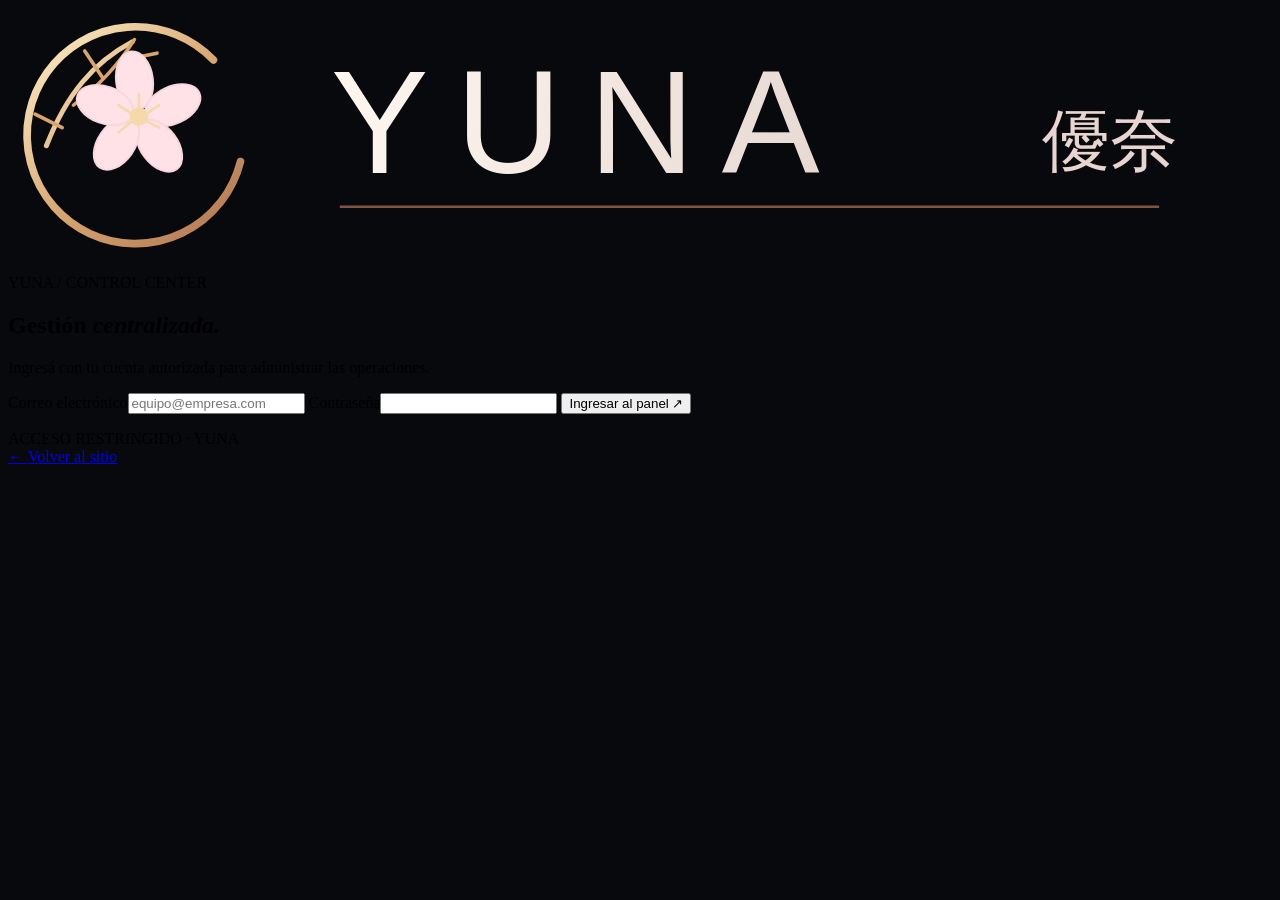
==== admin.html @ 1da2ebae "Build YUNA admin control center" ====
<!doctype html>
<html lang="es-AR">
<head>
  <meta charset="utf-8">
  <meta name="viewport" content="width=device-width, initial-scale=1">
  <meta name="robots" content="noindex,nofollow">
  <meta name="theme-color" content="#08090d">
  <title>YUNA · Panel de gestión</title>
  <link rel="icon" href="assets/yuna/yuna-icon.svg" type="image/svg+xml">
  <link rel="preconnect" href="https://fonts.googleapis.com">
  <link rel="preconnect" href="https://fonts.gstatic.com" crossorigin>
  <link href="https://fonts.googleapis.com/css2?family=DM+Mono:wght@400;500&family=DM+Sans:wght@400;500;600;700;800&family=Instrument+Serif:ital@0;1&display=swap" rel="stylesheet">
  <link rel="stylesheet" href="yuna.css">
  <link rel="stylesheet" href="admin.css">
  <script src="supabase-config.js"></script>
  <script type="module" src="admin.js"></script>
</head>
<body class="v5 admin-body">
  <main class="admin-shell">
    <section class="auth-screen" id="auth-screen">
      <a class="admin-brand" href="index.html"><img src="assets/yuna/yuna-logo.svg" alt="YUNA Technology Company"></a>
      <div class="auth-card">
        <span class="admin-eyebrow">YUNA / CONTROL CENTER</span>
        <h1>Gestión <em>centralizada.</em></h1>
        <p>Ingresá con tu cuenta autorizada para administrar las operaciones.</p>
        <form id="login-form" class="admin-form">
          <label>Correo electrónico<input type="email" name="email" autocomplete="username" required maxlength="254" placeholder="equipo@empresa.com"></label>
          <label>Contraseña<input type="password" name="password" autocomplete="current-password" required minlength="1"></label>
          <button class="admin-button primary" type="submit" id="login-button">Ingresar al panel <span>↗</span></button>
          <p class="form-feedback" id="login-feedback" role="status" aria-live="polite"></p>
        </form>
        <div class="auth-foot"><span class="pulse"></span> ACCESO RESTRINGIDO · YUNA</div>
      </div>
      <a class="back-home" href="index.html">← Volver al sitio</a>
    </section>

    <section class="dashboard-screen" id="dashboard-screen" hidden>
      <aside class="admin-sidebar">
        <a class="admin-brand" href="index.html"><img src="assets/yuna/yuna-logo.svg" alt="YUNA"></a>
        <div class="sidebar-label">WORKSPACE</div>
        <nav class="admin-nav" aria-label="Secciones del panel">
          <button class="nav-item active" data-view="overview"><span>◫</span> Resumen</button>
          <button class="nav-item" data-view="requests"><span>↗</span> Solicitudes <b id="nav-new-count">0</b></button>
          <button class="nav-item" data-view="clients"><span>◇</span> Clientes</button>
          <button class="nav-item" data-view="quotes"><span>▤</span> Cotizaciones</button>
          <button class="nav-item" data-view="projects"><span>⌘</span> Proyectos</button>
        </nav>
        <div class="sidebar-bottom">
          <div class="user-mini"><div class="user-avatar" id="user-avatar">Y</div><div><strong id="user-name">Equipo YUNA</strong><small id="user-role">STAFF</small></div></div>
          <button class="logout-button" id="logout-button">↪ Cerrar sesión</button>
          <a class="site-link" href="index.html">Abrir sitio público ↗</a>
        </div>
      </aside>

      <div class="admin-main">
        <header class="admin-topbar">
          <div><span class="admin-eyebrow">YUNA / OPERACIONES</span><h1 id="page-title">Resumen general</h1></div>
          <div class="topbar-right"><span class="live-status"><i></i> SISTEMA ACTIVO</span><button class="icon-button" id="refresh-button" title="Actualizar datos" aria-label="Actualizar datos">↻</button></div>
        </header>

        <div class="admin-content">
          <div class="notice" id="global-notice" role="status" aria-live="polite" hidden></div>

          <section class="view-panel active" id="view-overview">
            <div class="welcome-row"><div><span class="admin-eyebrow">VISTA EJECUTIVA</span><h2>El estado de tu operación, <em>en un solo lugar.</em></h2></div><span class="today-date" id="today-date"></span></div>
            <div class="metric-grid">
              <article class="metric-card"><span>Solicitudes nuevas</span><strong id="metric-new">—</strong><small><i class="metric-dot pink"></i> Requieren seguimiento</small><b class="metric-icon">↗</b></article>
              <article class="metric-card"><span>Clientes registrados</span><strong id="metric-clients">—</strong><small>Base de relaciones</small><b class="metric-icon">◇</b></article>
              <article class="metric-card"><span>Cotizaciones activas</span><strong id="metric-quotes">—</strong><small>Enviadas o en preparación</small><b class="metric-icon">▤</b></article>
              <article class="metric-card"><span>Proyectos en curso</span><strong id="metric-projects">—</strong><small>Planificación y ejecución</small><b class="metric-icon">⌘</b></article>
            </div>
            <div class="overview-grid">
              <section class="panel-card recent-panel"><div class="panel-heading"><div><span class="admin-eyebrow">ENTRADAS RECIENTES</span><h3>Últimas solicitudes</h3></div><button class="text-action" data-goto="requests">Ver todas ↗</button></div><div id="overview-requests" class="table-wrap"><div class="empty-state">Cargando solicitudes…</div></div></section>
              <section class="panel-card pipeline-panel"><div class="panel-heading"><div><span class="admin-eyebrow">ESTADO COMERCIAL</span><h3>Pipeline de solicitudes</h3></div></div><div id="pipeline-list" class="pipeline-list"></div></section>
            </div>
          </section>

          <section class="view-panel" id="view-requests">
            <div class="section-toolbar"><div><span class="admin-eyebrow">CAPTACIÓN / CRM</span><h2>Solicitudes recibidas</h2><p>Consultas enviadas desde el sitio y el cotizador de YUNA.</p></div><div class="toolbar-actions"><input class="search-input" id="request-search" type="search" placeholder="Buscar contacto…" aria-label="Buscar solicitudes"><select id="request-filter" aria-label="Filtrar solicitudes"><option value="all">Todos los estados</option><option value="new">Nuevas</option><option value="contacted">Contactadas</option><option value="qualified">Calificadas</option><option value="closed">Cerradas</option><option value="spam">Spam</option></select></div></div>
            <div class="panel-card table-card"><div id="requests-table" class="table-wrap"><div class="empty-state">Cargando…</div></div></div>
          </section>

          <section class="view-panel" id="view-clients">
            <div class="section-toolbar"><div><span class="admin-eyebrow">RELACIONES</span><h2>Clientes</h2><p>Empresas y contactos registrados en YUNA.</p></div><div class="toolbar-actions"><input class="search-input" id="client-search" type="search" placeholder="Buscar cliente…" aria-label="Buscar clientes"><button class="admin-button primary" id="new-client-button">＋ Nuevo cliente</button></div></div>
            <div class="panel-card table-card"><div id="clients-table" class="table-wrap"><div class="empty-state">Cargando…</div></div></div>
          </section>

          <section class="view-panel" id="view-quotes">
            <div class="section-toolbar"><div><span class="admin-eyebrow">PROPUESTAS COMERCIALES</span><h2>Cotizaciones</h2><p>Seguimiento de propuestas, importes y estados.</p></div><div class="toolbar-actions"><input class="search-input" id="quote-search" type="search" placeholder="Buscar cotización…" aria-label="Buscar cotizaciones"></div></div>
            <div class="panel-card table-card"><div id="quotes-table" class="table-wrap"><div class="empty-state">Cargando…</div></div></div>
          </section>

          <section class="view-panel" id="view-projects">
            <div class="section-toolbar"><div><span class="admin-eyebrow">ENTREGA / OPERACIONES</span><h2>Proyectos</h2><p>Organizá el trabajo y controlá cada etapa.</p></div><div class="toolbar-actions"><input class="search-input" id="project-search" type="search" placeholder="Buscar proyecto…" aria-label="Buscar proyectos"><button class="admin-button primary" id="new-project-button">＋ Nuevo proyecto</button></div></div>
            <div class="panel-card table-card"><div id="projects-table" class="table-wrap"><div class="empty-state">Cargando…</div></div></div>
          </section>
        </div>
        <footer class="admin-footer"><span>YUNA TECHNOLOGY COMPANY · CONTROL CENTER</span><span>SECURE WORKSPACE / 01</span></footer>
      </div>
    </section>
  </main>

  <dialog class="admin-dialog" id="client-dialog">
    <form id="client-form" class="dialog-form">
      <div class="dialog-head"><div><span class="admin-eyebrow">NUEVO REGISTRO</span><h2>Agregar cliente</h2></div><button type="button" class="dialog-close" data-close="client-dialog" aria-label="Cerrar">×</button></div>
      <label>Nombre legal / empresa *<input name="legal_name" required maxlength="180" placeholder="Nombre de la empresa"></label>
      <div class="form-two"><label>Persona de contacto<input name="contact_name" maxlength="160" placeholder="Nombre y apellido"></label><label>CUIT / identificación<input name="tax_id" maxlength="40" placeholder="Opcional"></label></div>
      <div class="form-two"><label>Correo electrónico<input name="email" type="email" maxlength="254" placeholder="contacto@empresa.com"></label><label>Teléfono<input name="phone" maxlength="40" placeholder="+54…"></label></div>
      <label>Sitio web<input name="website" type="url" maxlength="255" placeholder="https://"></label>
      <label>Notas<textarea name="notes" rows="3" maxlength="2000" placeholder="Información útil para el equipo…"></textarea></label>
      <p class="form-feedback" id="client-feedback" role="status"></p>
      <div class="dialog-actions"><button type="button" class="admin-button secondary" data-close="client-dialog">Cancelar</button><button type="submit" class="admin-button primary">Guardar cliente</button></div>
    </form>
  </dialog>

  <dialog class="admin-dialog" id="project-dialog">
    <form id="project-form" class="dialog-form">
      <div class="dialog-head"><div><span class="admin-eyebrow">NUEVO PROYECTO</span><h2>Crear proyecto</h2></div><button type="button" class="dialog-close" data-close="project-dialog" aria-label="Cerrar">×</button></div>
      <label>Nombre del proyecto *<input name="name" required maxlength="180" placeholder="Nombre interno del proyecto"></label>
      <label>Cliente *<select name="client_id" id="project-client" required><option value="">Seleccionar cliente…</option></select></label>
      <label>Descripción<textarea name="description" rows="3" maxlength="3000" placeholder="Objetivo y alcance inicial…"></textarea></label>
      <div class="form-two"><label>Inicio<input name="start_date" type="date"></label><label>Fecha objetivo<input name="target_date" type="date"></label></div>
      <p class="form-feedback" id="project-feedback" role="status"></p>
      <div class="dialog-actions"><button type="button" class="admin-button secondary" data-close="project-dialog">Cancelar</button><button type="submit" class="admin-button primary">Crear proyecto</button></div>
    </form>
  </dialog>
</body>
</html>
---- yuna.css ----
/* YUNA — Japanese-inspired technology identity */
:root{
 --kdx-navy:#08090d;--kdx-navy-2:#101117;--kdx-navy-3:#191a22;
 --kdx-blue:#d94b69;--kdx-blue-hover:#bd3655;--kdx-cyan:#f1a9b9;--kdx-gold:#d7b7a1;
 --kdx-white:#fffaf7;--kdx-ink:#f7f0ed;--kdx-muted:#c1b3b1;--kdx-dim:#8f8384;
 --kdx-line:rgba(239,190,199,.16);--kdx-line-strong:rgba(239,153,174,.38);
 --v5-bg:#08090d;--v5-panel:#15151b;--v5-blue:#d94b69;--v5-cyan:#f1a9b9;
}
body.v5,body.v5:before{background-color:#08090d}
body.v5:before{background-image:radial-gradient(ellipse 55% 38% at 78% 0%,rgba(190,45,76,.15),transparent 72%),radial-gradient(ellipse 38% 34% at 0% 58%,rgba(239,169,185,.07),transparent 75%),linear-gradient(180deg,#08090d 0%,#111016 52%,#08090d 100%)}
body.v5 .site-header{background:rgba(8,9,13,.88);border-bottom-color:rgba(239,190,199,.15)}
body.v5 .button-primary{background:linear-gradient(110deg,#a92d4a,#e45c79);border-color:rgba(255,190,205,.28);box-shadow:0 9px 32px rgba(190,45,76,.2)}
body.v5 .button-primary:hover{background:linear-gradient(110deg,#c13c5b,#f17b95)}
body.v5 .button-secondary{border-color:rgba(239,190,199,.24);background:rgba(255,255,255,.025)}
body.v5 .eyebrow,body.v5 .v4-kicker{color:#e6a6b5}
body.v5 .v4-hero{background:radial-gradient(ellipse 48% 56% at 76% 45%,rgba(164,35,67,.2),transparent 72%),radial-gradient(ellipse 30% 45% at 55% 100%,rgba(239,169,185,.07),transparent 70%),linear-gradient(135deg,#08090d 0%,#19131a 56%,#08090d 100%)}
body.v5 .v4-hero-grid{opacity:.2;background-image:linear-gradient(rgba(238,183,194,.08) 1px,transparent 1px),linear-gradient(90deg,rgba(238,183,194,.08) 1px,transparent 1px)}
body.v5 .v4-hero h1 em,body.v5 .v4-intro em,body.v5 .v4-cta h2 em,body.v5 .subpage-hero h1 em,body.v5 .quote-heading h1 em{color:#f0a9bb;text-shadow:0 0 34px rgba(220,90,125,.2)}
body.v5 .v4-visual{border-color:rgba(239,169,185,.24);background:linear-gradient(145deg,rgba(36,23,31,.88),rgba(11,10,15,.94));box-shadow:0 35px 110px rgba(0,0,0,.48),0 0 70px rgba(190,45,76,.1)}
body.v5 .v4-console,body.v5 .v4-float{border-color:rgba(239,169,185,.25);background:linear-gradient(145deg,#21151c,#100e14)}
body.v5 .v4-console-top{background:#281923}
body.v5 .v4-intro{background:linear-gradient(90deg,rgba(29,17,24,.94),rgba(17,14,20,.8));border-color:var(--v5-line)}
body.v5 .v4-solution-card,body.v5 .v4-approach-grid article,body.v5 .v4-stack,body.v5 .technology-detail-grid article,body.v5 .detail-row{background:linear-gradient(145deg,rgba(31,22,29,.82),rgba(13,12,17,.92));border-color:var(--v5-line)}
body.v5 .v4-solution-card:hover,body.v5 .v4-approach-grid article:hover{border-color:rgba(239,153,174,.48)}
body.v5 .v4-card-symbol{color:#f0a9bb;border-color:rgba(239,153,174,.3);background:linear-gradient(145deg,rgba(190,45,76,.16),rgba(239,169,185,.08))}
body.v5 .v4-stack-tags span,body.v5 .tech-tags span{border-color:rgba(239,190,199,.2);background:rgba(40,24,33,.55);color:#e8d6d7}
body.v5 .v4-cta{background:radial-gradient(ellipse 55% 100% at 85% 50%,rgba(164,35,67,.2),transparent 72%),linear-gradient(110deg,#160e15,#21131c);border-color:var(--v5-line)}
body.v5 .site-footer{background:#060609;border-top-color:var(--v5-line)}
body.v5 .subpage-hero{background:radial-gradient(ellipse 55% 75% at 78% 28%,rgba(164,35,67,.2),transparent 72%),linear-gradient(135deg,#09090e,#1d141b 58%,#08090d)}
body.v5 .subpage-hero:after{border-color:rgba(239,169,185,.14);box-shadow:0 0 0 55px rgba(239,169,185,.02),0 0 0 110px rgba(239,169,185,.012)}
body.v5 .quote-config,body.v5 .quote-summary{border-color:rgba(239,190,199,.2)}
/* Sakura: quiet ornamental signature, never competing with content */
body.v5 .v4-hero{overflow:hidden}
body.v5 .v4-hero:after{content:"";position:absolute;z-index:0;pointer-events:none;right:-65px;top:5%;width:360px;height:470px;opacity:.18;background-repeat:no-repeat;background-size:contain;background-image:url("data:image/svg+xml,%3Csvg xmlns='http://www.w3.org/2000/svg' viewBox='0 0 360 470'%3E%3Cg fill='none' stroke='%23e8a0b2' stroke-width='2' opacity='.9'%3E%3Cpath d='M355 5C280 80 300 150 220 210S105 315 15 460'/%3E%3Cpath d='M302 82q-65-20-95-70M268 134q-65-10-96-53M209 205q-66-3-100-53M143 280q-57 8-91-35M91 354q-49 17-75-12'/%3E%3C/g%3E%3Cg fill='%23e8a0b2' opacity='.9'%3E%3Cpath d='M207 6q-12-19-2-6 17-18 13 4 21-6 7 8 12 18-10 12-10 24-12-4-21 8-14-13-25-5-3-16 10-13 1-21 14-8z'/%3E%3Cpath d='M169 74q-12-19-2-6 17-18 13 4 21-6 7 8 12 18-10 12-10 24-12-4-21 8-14-13-25-5-3-16 10-13 1-21 14-8z'/%3E%3Cpath d='M105 190q-12-19-2-6 17-18 13 4 21-6 7 8 12 18-10 12-10 24-12-4-21 8-14-13-25-5-3-16 10-13 1-21 14-8z'/%3E%3Cpath d='M54 304q-12-19-2-6 17-18 13 4 21-6 7 8 12 18-10 12-10 24-12-4-21 8-14-13-25-5-3-16 10-13 1-21 14-8z'/%3E%3C/g%3E%3C/svg%3E")}
body.v5 .v4-hero-inner,body.v5 .v4-hero-bottom{position:relative;z-index:1}
body.v5 .v4-proof i,body.v5 .identity-visual-bottom i{background:#efa9b9;box-shadow:0 0 12px #d94b69}
@media(max-width:760px){body.v5 .v4-hero:after{right:-160px;opacity:.11}}
/* YUNA brand banner — footer and compact screens */
body.v5 .footer-brand .footer-brand-banner{display:block;width:min(260px,100%);height:auto;max-width:100%;object-fit:contain;}


/* YUNA brand artwork — header and cinematic hero */
body.v5 .site-header .brand.yuna-brand{display:flex;align-items:center;width:190px;max-width:34vw;height:auto;flex:0 0 auto}
body.v5 .site-header .brand.yuna-brand img{display:block;width:100%;height:auto;max-height:64px;object-fit:contain}
body.v5 .yuna-hero-visual{min-height:0;height:auto;aspect-ratio:1.42;display:flex;align-items:center;justify-content:center;padding:0;overflow:visible;transform:none}
body.v5 .yuna-hero-visual .identity-visual-glow{inset:10% -5%;background:radial-gradient(ellipse,rgba(196,93,119,.24),rgba(210,169,126,.09) 43%,transparent 72%);filter:blur(20px)}
body.v5 .yuna-hero-frame{position:relative;width:100%;display:flex;flex-direction:column;align-items:center;gap:14px;padding:16px 0}
body.v5 .yuna-hero-index,body.v5 .yuna-hero-caption{display:flex;align-items:center;justify-content:center;gap:10px;color:#c8a8a4;font:9px/1.5 "DM Mono",monospace;letter-spacing:.19em;text-align:center}
body.v5 .yuna-hero-index i,body.v5 .yuna-hero-caption i{display:inline-block;width:3px;height:3px;border-radius:50%;background:#e8a2b4;box-shadow:0 0 10px rgba(232,162,180,.8)}
body.v5 .yuna-hero-art{display:block;width:100%;height:auto;max-width:760px;object-fit:contain;mix-blend-mode:screen;filter:drop-shadow(0 24px 45px rgba(0,0,0,.48)) drop-shadow(0 0 28px rgba(198,74,105,.14))}
@media(max-width:760px){
 body.v5 .site-header .brand.yuna-brand{width:158px;max-width:42vw}
 body.v5 .site-header .brand.yuna-brand img{max-height:54px}
 body.v5 .yuna-hero-visual{width:100%;max-width:590px;min-height:0;aspect-ratio:auto;margin:2px auto 0}
 body.v5 .yuna-hero-frame{gap:8px;padding:8px 0}
 body.v5 .yuna-hero-index,body.v5 .yuna-hero-caption{font-size:7px;letter-spacing:.12em;gap:6px}
}
@media(max-width:420px){
 body.v5 .site-header .brand.yuna-brand{width:140px}
 body.v5 .yuna-hero-caption{font-size:6px}
}

/* Header uses the standalone institutional mark, never the cinematic hero banner */
body.v5 .site-header .brand.yuna-brand{width:184px;max-width:34vw;height:48px}
body.v5 .site-header .brand.yuna-brand img{width:100%;height:100%;max-height:none;object-fit:contain}
@media(max-width:760px){body.v5 .site-header .brand.yuna-brand{width:158px;height:43px;max-width:42vw}body.v5 .site-header .brand.yuna-brand img{max-height:none}}
@media(max-width:420px){body.v5 .site-header .brand.yuna-brand{width:142px;height:39px}}

/* KODEXA V5 — unified YUNA identity across public pages */
:root{--yuna-ink:#08090d;--yuna-surface:#14131a;--yuna-surface-raised:#1c1820;--yuna-sakura:#df7892;--yuna-sakura-bright:#f0a9bb;--yuna-gold:#d7b17e;--yuna-ivory:#fff8f2;--yuna-muted:#b9a9a8;--yuna-line:rgba(231,169,185,.18)}
body.v5 .site-header .brand img{object-fit:contain}body.v5 .site-header .brand:not(.yuna-brand){display:flex;align-items:center;width:184px;height:48px}body.v5 .site-header .brand:not(.yuna-brand) img{width:100%;height:100%;object-fit:contain}
body.v5 .subpage-hero,body.v5 .lead-intro{background:radial-gradient(ellipse 55% 75% at 80% 20%,rgba(190,65,98,.18),transparent 72%),linear-gradient(135deg,#08090d,#1b131a 58%,#08090d)}
body.v5 .lead-intro:after{border-color:rgba(239,169,185,.14);box-shadow:0 0 0 55px rgba(239,169,185,.02),0 0 0 110px rgba(239,169,185,.012)}body.v5 .lead-intro h1 em,body.v5 .lead-context h2 em{color:var(--yuna-sakura-bright)}
body.v5 .lead-form{border-color:var(--yuna-line);background:linear-gradient(145deg,rgba(31,22,29,.96),rgba(10,10,15,.98))}body.v5 .lead-form-head span:last-child{color:var(--yuna-sakura-bright)}
body.v5 .lead-field input,body.v5 .lead-field select,body.v5 .lead-field textarea{border-color:rgba(239,190,199,.2);background:#100e14;color:var(--yuna-ivory)}body.v5 .lead-field input:focus,body.v5 .lead-field select:focus,body.v5 .lead-field textarea:focus{border-color:var(--yuna-sakura);outline-color:rgba(239,153,174,.16);box-shadow:0 0 0 3px rgba(217,75,105,.09)}body.v5 .lead-consent input{accent-color:var(--yuna-sakura)}
body.v5.quote-pro .quote-pro-hero{background:radial-gradient(ellipse 50% 90% at 85% 15%,rgba(190,65,98,.2),transparent 70%),linear-gradient(135deg,#08090d,#1b131a 58%,#08090d);border-color:var(--yuna-line)}
body.v5.quote-pro .quote-stepper button.is-current{color:#ffeaf0;background:linear-gradient(180deg,rgba(217,75,105,.18),transparent);box-shadow:inset 0 -2px var(--yuna-sakura)}body.v5.quote-pro .quote-stepper button.is-done,body.v5.quote-pro .stage-index{color:var(--yuna-sakura-bright)}
body.v5.quote-pro .solution-card{border-color:rgba(239,190,199,.16);background:linear-gradient(145deg,rgba(31,22,29,.78),rgba(10,10,15,.92))}body.v5.quote-pro .solution-card:hover,body.v5.quote-pro .solution-card.is-selected{border-color:rgba(239,153,174,.6);background:linear-gradient(145deg,rgba(75,32,47,.42),rgba(13,12,17,.96));box-shadow:inset 0 0 0 1px rgba(239,153,174,.1),0 0 25px rgba(190,45,76,.08)}
body.v5.quote-pro .solution-card-top i,body.v5.quote-pro .solution-card>strong{color:var(--yuna-sakura-bright)}body.v5.quote-pro .choice-card:has(input:checked),body.v5.quote-pro .module-option:has(input:checked){border-color:rgba(239,153,174,.55);background:rgba(190,45,76,.1)}body.v5.quote-pro .choice-card input,body.v5.quote-pro .module-option input{accent-color:var(--yuna-sakura)}
body.v5.quote-pro .quote-client-form input,body.v5.quote-pro .quote-client-form textarea{border-color:rgba(239,190,199,.2);background:#100e14;color:var(--yuna-ivory)}body.v5.quote-pro .quote-client-form input:focus,body.v5.quote-pro .quote-client-form textarea:focus{border-color:var(--yuna-sakura);box-shadow:0 0 0 3px rgba(217,75,105,.1)}body.v5.quote-pro .quote-client-form input::placeholder,body.v5.quote-pro .quote-client-form textarea::placeholder{color:#85757b}
body.v5.quote-pro .summary-live,body.v5.quote-pro .summary-recurring b,body.v5.quote-pro .transparency-grid b{color:var(--yuna-sakura-bright)}body.v5.quote-pro .summary-ops{border-color:rgba(215,177,126,.24);background:rgba(215,177,126,.045)}body.v5.quote-pro .transparency-grid article{border-color:var(--yuna-line);background:linear-gradient(145deg,rgba(31,22,29,.8),rgba(13,12,17,.92))}
body.v5 .detail-row img{filter:saturate(.68) sepia(.08) hue-rotate(290deg);border-radius:10px}
.yuna-reference-section{position:relative;overflow:hidden;background:radial-gradient(ellipse 60% 55% at 50% 0%,rgba(190,45,76,.09),transparent 75%)}.yuna-reference-grid{display:grid;grid-template-columns:repeat(2,minmax(0,1fr));gap:18px;margin-top:38px}
.yuna-reference-card{display:grid;grid-template-columns:minmax(150px,.78fr) minmax(0,1.22fr);min-height:220px;overflow:hidden;border:1px solid var(--yuna-line);border-radius:13px;background:linear-gradient(145deg,rgba(31,22,29,.84),rgba(12,11,16,.96));box-shadow:0 22px 60px rgba(0,0,0,.18);transition:transform .25s,border-color .25s}.yuna-reference-card:hover{transform:translateY(-4px);border-color:rgba(239,153,174,.42)}
.yuna-reference-visual{position:relative;display:flex;flex-direction:column;justify-content:space-between;align-items:center;min-height:220px;padding:16px 12px;background:radial-gradient(circle at 50% 45%,rgba(217,75,105,.18),transparent 68%),linear-gradient(145deg,#21151d,#0d0c12);border-right:1px solid var(--yuna-line)}
.reference-code,.reference-status{align-self:stretch;color:#c8a8a4;font:8px "DM Mono",monospace;letter-spacing:.15em}.reference-status{text-align:center;color:#e4a6b5}
.reference-radar{position:relative;width:116px;height:116px;border:1px solid rgba(231,169,185,.35);border-radius:50%;background:repeating-radial-gradient(circle,transparent 0 17px,rgba(231,169,185,.14) 18px 19px)}.reference-radar:before,.reference-radar:after{content:"";position:absolute;inset:50% 0 auto;height:1px;background:rgba(231,169,185,.2)}.reference-radar:after{transform:rotate(90deg)}.reference-radar i{position:absolute;width:7px;height:7px;border-radius:50%;background:#f0a9bb;box-shadow:0 0 12px #df7892}.reference-radar i:nth-child(1){top:24%;left:65%}.reference-radar i:nth-child(2){top:65%;left:28%}.reference-radar i:nth-child(3){top:48%;left:78%}.reference-radar b{position:absolute;inset:50% auto auto 50%;width:5px;height:5px;border-radius:50%;background:#d7b17e}
.reference-tenants{display:grid;grid-template-columns:repeat(2,46px);gap:8px;position:relative}.reference-tenants i{display:grid;place-items:center;width:46px;height:38px;border:1px solid rgba(231,169,185,.4);border-radius:6px;background:rgba(217,75,105,.1);color:#f0c0cb;font:10px "DM Mono",monospace;font-style:normal}.reference-tenants b{position:absolute;top:29px;left:29px;display:grid;place-items:center;width:48px;height:38px;border:1px solid #d7b17e;border-radius:6px;background:#171018;color:#f1d6ae;font:9px "DM Mono",monospace}
.reference-panels{display:grid;gap:9px;width:104px}.reference-panels i{height:22px;border:1px solid rgba(231,169,185,.38);border-radius:5px;background:linear-gradient(90deg,rgba(217,75,105,.3) 0 28%,rgba(255,255,255,.04) 28%)}.reference-panels i:nth-child(2){width:82%;margin-left:auto}.reference-panels i:nth-child(3){width:65%;margin-left:auto}
.reference-credential{display:grid;grid-template-columns:30px 72px;gap:9px 10px;align-items:center;padding:15px;border:1px solid rgba(215,177,126,.55);border-radius:9px;background:linear-gradient(145deg,rgba(215,177,126,.12),rgba(217,75,105,.08))}.reference-credential b{grid-row:span 3;display:grid;place-items:center;width:30px;height:30px;border-radius:50%;background:rgba(217,75,105,.22);color:#f0a9bb;font-size:18px}.reference-credential i{height:4px;border-radius:4px;background:rgba(255,248,242,.3)}.reference-credential i:nth-of-type(1){width:72px}.reference-credential i:nth-of-type(2){width:54px}.reference-credential i:nth-of-type(3){width:64px}
.yuna-reference-copy{display:flex;flex-direction:column;align-items:flex-start;justify-content:center;padding:22px}.yuna-reference-copy .eyebrow{font-size:8px;letter-spacing:.13em}.yuna-reference-copy h3{margin:10px 0 8px;color:var(--yuna-ivory);font-size:clamp(16px,1.5vw,20px);line-height:1.18;letter-spacing:-.03em}.yuna-reference-copy p{color:#b9a9a8;font-size:12px;line-height:1.65}.yuna-reference-copy small{margin-top:14px;color:#e2b0bc;font:9px/1.5 "DM Mono",monospace}.yuna-reference-disclaimer{max-width:900px;margin:24px 0 0;color:#a09396;font-size:10px;line-height:1.7}
@media(max-width:900px){.yuna-reference-grid{grid-template-columns:1fr}.yuna-reference-card{grid-template-columns:minmax(140px,.55fr) minmax(0,1.45fr)}}
@media(max-width:560px){.yuna-reference-grid{gap:12px;margin-top:26px}.yuna-reference-card{grid-template-columns:112px minmax(0,1fr);min-height:190px}.yuna-reference-visual{min-height:190px;padding:12px 8px}.reference-radar{width:88px;height:88px}.reference-tenants{transform:scale(.82)}.reference-panels{width:82px}.reference-credential{transform:scale(.84)}.yuna-reference-copy{padding:15px 13px}.yuna-reference-copy h3{font-size:15px}.yuna-reference-copy p{font-size:11px}.yuna-reference-copy small{font-size:8px}}
@media(prefers-reduced-motion:reduce){.yuna-reference-card{transition:none}.yuna-reference-card:hover{transform:none}}
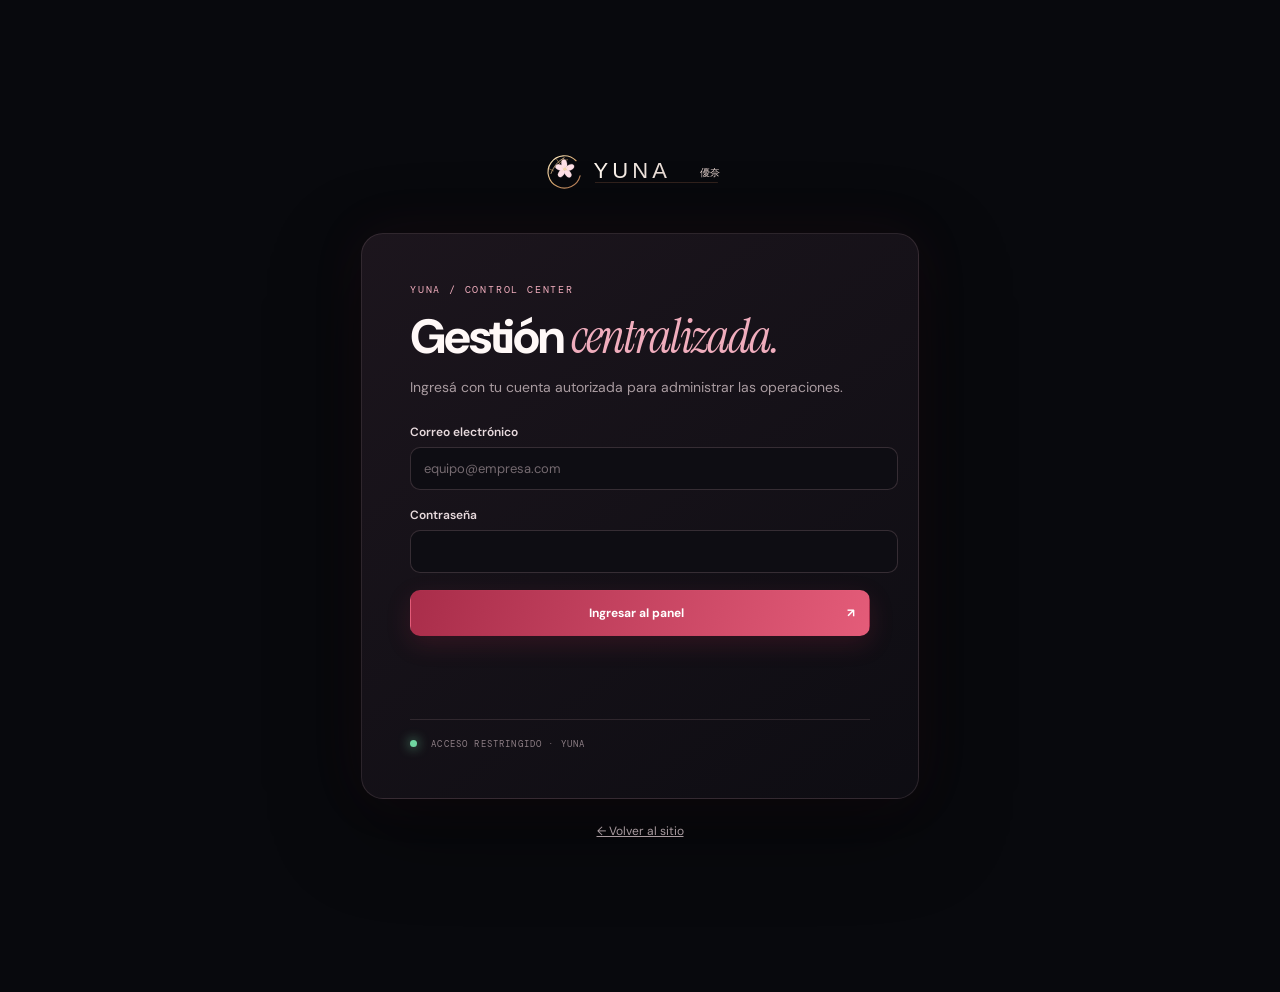
==== commit 0ef00719: "Load YUNA quote, task and finance modules" ====
--- a/admin.html
+++ b/admin.html
@@ -14,6 +14,8 @@
   <link rel="stylesheet" href="admin.css">
   <script src="supabase-config.js"></script>
   <script type="module" src="admin.js"></script>
+  <link rel="stylesheet" href="admin-operations.css">
+  <script type="module" src="admin-operations.js"></script>
 </head>
 <body class="v5 admin-body">
   <main class="admin-shell">
--- a/admin.css
+++ b/admin.css
@@ -0,0 +1,21 @@
+:root{--adm-bg:#09090e;--adm-panel:#14131a;--adm-panel-2:#191720;--adm-line:rgba(239,190,199,.13);--adm-pink:#e36b87;--adm-soft:#f0adbd;--adm-muted:#a99ba0;--adm-white:#fff8f7}
+.admin-body{background:var(--adm-bg);color:var(--adm-white);min-height:100vh;font-family:"DM Sans",sans-serif}
+.admin-body:before{background:radial-gradient(ellipse 45% 35% at 85% 0%,rgba(190,45,76,.12),transparent 72%),linear-gradient(180deg,#09090e,#100d13 55%,#09090e)}
+.admin-shell{min-height:100vh}.auth-screen{min-height:100vh;display:flex;flex-direction:column;align-items:center;justify-content:center;padding:38px 22px;position:relative}.admin-brand{display:block;width:190px;margin:0 auto 36px}.admin-brand img{width:100%;height:auto;object-fit:contain}
+.auth-card{width:min(100%,460px);padding:clamp(28px,5vw,48px);border:1px solid var(--adm-line);border-radius:22px;background:linear-gradient(145deg,rgba(29,22,30,.97),rgba(14,13,19,.98));box-shadow:0 28px 90px rgba(0,0,0,.42),0 0 55px rgba(190,45,76,.08)}
+.admin-eyebrow{display:block;font:10px/1.5 "DM Mono",monospace;letter-spacing:.18em;color:var(--adm-soft);text-transform:uppercase}.auth-card h1{font-size:clamp(34px,7vw,48px);line-height:1.06;letter-spacing:-.045em;margin:15px 0}.auth-card h1 em,.welcome-row h2 em{font-family:"Instrument Serif",serif;font-weight:400;color:var(--adm-soft)}.auth-card>p{color:var(--adm-muted);font-size:14px;margin-bottom:28px}
+.admin-form,.dialog-form{display:grid;gap:17px}.admin-form label,.dialog-form label{display:grid;gap:7px;color:#e8dadd;font-size:12px;font-weight:600}.admin-form input,.dialog-form input,.dialog-form select,.dialog-form textarea,.toolbar-actions input,.toolbar-actions select{width:100%;border:1px solid rgba(239,190,199,.18);border-radius:10px;background:#0e0d13;color:#fff7f5;padding:12px 13px;outline:none;font:13px "DM Sans",sans-serif}.admin-form input:focus,.dialog-form input:focus,.dialog-form select:focus,.dialog-form textarea:focus,.toolbar-actions input:focus,.toolbar-actions select:focus{border-color:var(--adm-pink);box-shadow:0 0 0 3px rgba(227,107,135,.1)}.admin-form input::placeholder,.dialog-form input::placeholder,.dialog-form textarea::placeholder,.toolbar-actions input::placeholder{color:#756a70}
+.admin-button{border:1px solid transparent;border-radius:10px;padding:11px 16px;font:700 12px "DM Sans",sans-serif;cursor:pointer;transition:.2s;white-space:nowrap}.admin-button.primary{background:linear-gradient(110deg,#a92d4a,#e45c79);color:#fff;box-shadow:0 8px 24px rgba(190,45,76,.18)}.admin-button.primary:hover{filter:brightness(1.12);transform:translateY(-1px)}.admin-button.secondary{background:#211a22;border-color:var(--adm-line);color:#f2dfe2}.admin-button:disabled{opacity:.55;cursor:wait;transform:none}.admin-form .admin-button{width:100%;padding:14px}.admin-form .admin-button span{float:right}.form-feedback{font-size:12px;min-height:16px;color:var(--adm-soft)}.form-feedback.error{color:#ff9b9b}.form-feedback.success{color:#9de0bb}.auth-foot{margin-top:26px;padding-top:18px;border-top:1px solid var(--adm-line);font:9px "DM Mono",monospace;letter-spacing:.13em;color:#8d7e85}.pulse,.live-status i{display:inline-block;width:7px;height:7px;border-radius:50%;background:#70d6a1;box-shadow:0 0 12px #70d6a1;margin-right:8px}.back-home{margin-top:24px;color:#a99ba0;font-size:12px}.back-home:hover,.site-link:hover{color:#fff}
+.dashboard-screen{min-height:100vh;display:grid;grid-template-columns:248px minmax(0,1fr)}.admin-sidebar{height:100vh;position:sticky;top:0;display:flex;flex-direction:column;padding:28px 18px 20px;border-right:1px solid var(--adm-line);background:rgba(12,11,16,.94)}.admin-sidebar .admin-brand{width:158px;margin:0 0 48px 5px}.sidebar-label{font:9px "DM Mono",monospace;letter-spacing:.18em;color:#786c73;padding:0 12px 14px}.admin-nav{display:grid;gap:6px}.nav-item{border:1px solid transparent;border-radius:10px;padding:12px;color:#b5a7ac;background:transparent;text-align:left;font:600 12px "DM Sans",sans-serif;cursor:pointer;display:flex;align-items:center;gap:12px}.nav-item>span{font-size:17px;color:#d18b9d;width:20px;text-align:center}.nav-item b{margin-left:auto;background:rgba(227,107,135,.16);color:#f2a5b6;border-radius:20px;padding:2px 7px;font:10px "DM Mono",monospace}.nav-item:hover,.nav-item.active{background:linear-gradient(100deg,rgba(190,45,76,.18),rgba(239,169,185,.04));border-color:rgba(239,169,185,.17);color:#fff}.sidebar-bottom{margin-top:auto}.user-mini{display:flex;align-items:center;gap:10px;padding:15px 8px;border-top:1px solid var(--adm-line);border-bottom:1px solid var(--adm-line)}.user-avatar{width:34px;height:34px;border-radius:50%;display:grid;place-items:center;background:linear-gradient(145deg,#a92d4a,#e5a0b1);color:white;font-weight:800}.user-mini strong,.user-mini small{display:block}.user-mini strong{font-size:11px}.user-mini small{font:9px "DM Mono",monospace;color:var(--adm-soft);margin-top:3px}.logout-button,.site-link{display:block;width:100%;padding:12px 8px;border:0;background:none;color:#a99ba0;text-align:left;font-size:11px;cursor:pointer}.site-link{border-top:1px solid var(--adm-line);color:#d6a0ad}
+.admin-main{min-width:0;display:flex;flex-direction:column}.admin-topbar{min-height:104px;padding:22px clamp(22px,4vw,54px);border-bottom:1px solid var(--adm-line);display:flex;justify-content:space-between;align-items:center;background:rgba(13,12,17,.62)}.admin-topbar h1{font-size:21px;letter-spacing:-.03em;margin-top:4px}.topbar-right{display:flex;align-items:center;gap:17px}.live-status{font:9px "DM Mono",monospace;letter-spacing:.12em;color:#a99ba0}.live-status i{width:6px;height:6px}.icon-button{width:37px;height:37px;border:1px solid var(--adm-line);border-radius:10px;background:#19151d;color:#f0adbd;font-size:22px;cursor:pointer}.admin-content{width:min(100%,1500px);padding:clamp(22px,4vw,54px);margin:0 auto;flex:1}.welcome-row{display:flex;justify-content:space-between;align-items:end;gap:20px;margin-bottom:25px}.welcome-row h2{font-size:clamp(22px,3vw,31px);letter-spacing:-.04em;margin-top:8px}.today-date{font:10px "DM Mono",monospace;color:#998b91}
+.metric-grid{display:grid;grid-template-columns:repeat(4,minmax(0,1fr));gap:14px}.metric-card{position:relative;overflow:hidden;padding:21px;border:1px solid var(--adm-line);border-radius:15px;background:linear-gradient(145deg,rgba(31,23,31,.86),rgba(16,14,20,.96));min-height:145px}.metric-card>span{font-size:11px;color:#c2b1b6}.metric-card strong{display:block;font:500 34px "DM Mono",monospace;margin:13px 0 6px;letter-spacing:-.05em}.metric-card small{font-size:10px;color:#8f8389}.metric-dot{display:inline-block;width:6px;height:6px;border-radius:50%;margin-right:5px;background:#e36b87}.metric-icon{position:absolute;right:18px;top:14px;font-size:22px;color:rgba(239,169,185,.35);font-weight:400}
+.overview-grid{display:grid;grid-template-columns:minmax(0,1.65fr) minmax(250px,.85fr);gap:15px;margin-top:18px}.panel-card{border:1px solid var(--adm-line);border-radius:15px;background:rgba(20,18,25,.88);overflow:hidden}.panel-heading{display:flex;align-items:center;justify-content:space-between;padding:21px 22px;border-bottom:1px solid var(--adm-line)}.panel-heading h3{font-size:15px;margin-top:5px}.text-action{border:0;background:none;color:#e9a0b2;font-size:11px;cursor:pointer}.pipeline-list{padding:20px 22px;display:grid;gap:18px}.pipeline-row{display:grid;gap:7px}.pipeline-meta{display:flex;justify-content:space-between;font-size:11px;color:#c7b8bd}.pipeline-meta strong{font:11px "DM Mono",monospace;color:#f0c4cd}.pipeline-track{height:6px;border-radius:9px;background:#29232b;overflow:hidden}.pipeline-fill{height:100%;border-radius:9px;background:linear-gradient(90deg,#a92d4a,#efa9b9)}
+.section-toolbar{display:flex;justify-content:space-between;align-items:end;gap:20px;margin-bottom:22px}.section-toolbar h2{font-size:clamp(24px,3vw,32px);letter-spacing:-.04em;margin:7px 0 5px}.section-toolbar p{font-size:12px;color:#a99ba0}.toolbar-actions{display:flex;gap:9px;align-items:center}.toolbar-actions input,.toolbar-actions select{min-width:170px;width:auto;padding:10px 12px;font-size:11px}.toolbar-actions select{color:#d9cbd0}.table-card{padding:0}.table-wrap{overflow-x:auto;min-height:120px}.admin-table{width:100%;border-collapse:collapse;white-space:nowrap;text-align:left}.admin-table th{padding:13px 17px;background:rgba(255,255,255,.018);font:9px "DM Mono",monospace;letter-spacing:.1em;color:#9e8e95;text-transform:uppercase}.admin-table td{padding:14px 17px;border-top:1px solid rgba(239,190,199,.08);font-size:11px;color:#d9cbd0;vertical-align:middle}.admin-table tr:hover td{background:rgba(227,107,135,.035)}.primary-cell{font-weight:700;color:#fff!important}.secondary-cell{color:#9e9096!important}.table-select{border:1px solid var(--adm-line);border-radius:7px;padding:7px 8px;background:#17131b;color:#e8d6dc;font:10px "DM Sans",sans-serif}.status-pill{display:inline-flex;align-items:center;border-radius:30px;padding:5px 8px;background:rgba(227,107,135,.11);color:#f0a9bb;font:9px "DM Mono",monospace}.status-pill.green{background:rgba(112,214,161,.1);color:#9de0bb}.status-pill.gray{background:rgba(180,170,175,.1);color:#c1b5ba}.empty-state{padding:35px 18px;text-align:center;color:#8e8288;font-size:12px}.empty-state strong{display:block;color:#e7d9de;margin-bottom:5px}.row-action{border:0;background:none;color:#e9a0b2;font-size:10px;cursor:pointer}
+.admin-footer{display:flex;justify-content:space-between;padding:18px clamp(22px,4vw,54px);border-top:1px solid var(--adm-line);font:9px "DM Mono",monospace;letter-spacing:.12em;color:#756a70}.notice{padding:12px 15px;border-radius:10px;border:1px solid rgba(112,214,161,.25);background:rgba(112,214,161,.08);color:#a5e5c0;font-size:12px;margin-bottom:18px}.notice.error{border-color:rgba(255,140,140,.3);background:rgba(255,100,100,.08);color:#ffb2b2}
+.admin-dialog{width:min(100% - 28px,560px);max-height:90vh;overflow:auto;margin:auto;border:1px solid rgba(239,190,199,.2);border-radius:18px;background:#15121a;color:#fff8f7;padding:0;box-shadow:0 30px 100px rgba(0,0,0,.65)}.admin-dialog::backdrop{background:rgba(0,0,0,.72);backdrop-filter:blur(6px)}.dialog-form{padding:25px}.dialog-head{display:flex;justify-content:space-between;align-items:start;margin-bottom:8px}.dialog-head h2{font-size:23px;margin-top:5px}.dialog-close{border:1px solid var(--adm-line);border-radius:8px;background:#211a22;color:#f4bdc9;width:32px;height:32px;font-size:21px;cursor:pointer}.dialog-form textarea{resize:vertical}.form-two{display:grid;grid-template-columns:1fr 1fr;gap:12px}.dialog-actions{display:flex;justify-content:flex-end;gap:9px;margin-top:4px}
+[hidden]{display:none!important}
+@media(max-width:1050px){.dashboard-screen{grid-template-columns:210px minmax(0,1fr)}.metric-grid{grid-template-columns:repeat(2,minmax(0,1fr))}.overview-grid{grid-template-columns:1fr}.admin-sidebar{padding-inline:13px}}
+@media(max-width:720px){.dashboard-screen{display:block}.admin-sidebar{height:auto;position:relative;padding:13px 16px;border-right:0;border-bottom:1px solid var(--adm-line)}.admin-sidebar .admin-brand{width:125px;margin:0 0 12px}.sidebar-label,.sidebar-bottom{display:none}.admin-nav{display:flex;overflow-x:auto;gap:5px;padding-bottom:2px}.nav-item{flex:0 0 auto;padding:9px 11px;font-size:10px}.nav-item>span{font-size:14px;width:auto}.nav-item b{padding:1px 5px}.admin-topbar{min-height:78px;padding:14px 18px}.admin-topbar h1{font-size:18px}.live-status{display:none}.admin-content{padding:22px 16px}.welcome-row{align-items:start;display:block}.today-date{display:block;margin-top:12px}.metric-grid{gap:9px}.metric-card{padding:15px;min-height:128px}.metric-card strong{font-size:29px}.metric-card>span{font-size:10px}.metric-card small{font-size:9px}.section-toolbar{display:block}.toolbar-actions{margin-top:15px;flex-wrap:wrap}.toolbar-actions input{flex:1;min-width:130px}.toolbar-actions select{flex:1;min-width:130px}.toolbar-actions .admin-button{flex:1}.panel-heading{padding:17px}.admin-footer{padding:15px 16px;font-size:8px}.form-two{grid-template-columns:1fr}.dialog-form{padding:20px}}
+@media(max-width:380px){.nav-item{padding:8px;font-size:9px}.metric-card{padding:12px}.metric-card strong{font-size:25px}}
+
+.view-panel{display:none}.view-panel.active{display:block}
--- a/admin-operations.css
+++ b/admin-operations.css
@@ -0,0 +1 @@
+.ops-metrics{display:grid;grid-template-columns:repeat(4,minmax(0,1fr));gap:12px;margin:0 0 20px}.quote-lines-head{display:flex;justify-content:space-between;align-items:center;margin:16px 0 9px;color:#f4dce2;font-size:12px}.quote-line{display:grid;grid-template-columns:minmax(0,1fr) 82px 120px 34px;gap:8px;margin:8px 0}.quote-line input{min-width:0;width:100%;border:1px solid var(--adm-line);border-radius:8px;padding:10px;background:#100e14;color:#fff;font:12px "DM Sans",sans-serif}.line-remove{border:1px solid var(--adm-line);border-radius:8px;background:#21151d;color:#f1a9b9;font-size:18px;cursor:pointer}.quote-total-preview{margin:16px 0;padding:14px;border:1px solid rgba(239,169,185,.25);border-radius:10px;text-align:right;color:#f0a9bb;font-weight:800}.admin-dialog label{display:grid;gap:6px;margin:12px 0;color:#d7c6cb;font-size:11px}.admin-dialog input,.admin-dialog select,.admin-dialog textarea{width:100%;border:1px solid var(--adm-line);border-radius:8px;padding:10px;background:#100e14;color:#fff;font:12px "DM Sans",sans-serif}.admin-dialog input:focus,.admin-dialog select:focus,.admin-dialog textarea:focus{outline:2px solid rgba(217,75,105,.2);border-color:#d94b69}.ops-metrics .metric-card strong{font-size:clamp(20px,2.3vw,30px)}@media(max-width:900px){.ops-metrics{grid-template-columns:repeat(2,minmax(0,1fr))}}@media(max-width:560px){.quote-line{grid-template-columns:minmax(0,1fr) 65px 92px 30px;gap:5px}.quote-line input{padding:8px 6px;font-size:10px}.ops-metrics{gap:8px}.ops-metrics .metric-card{min-height:90px}}
